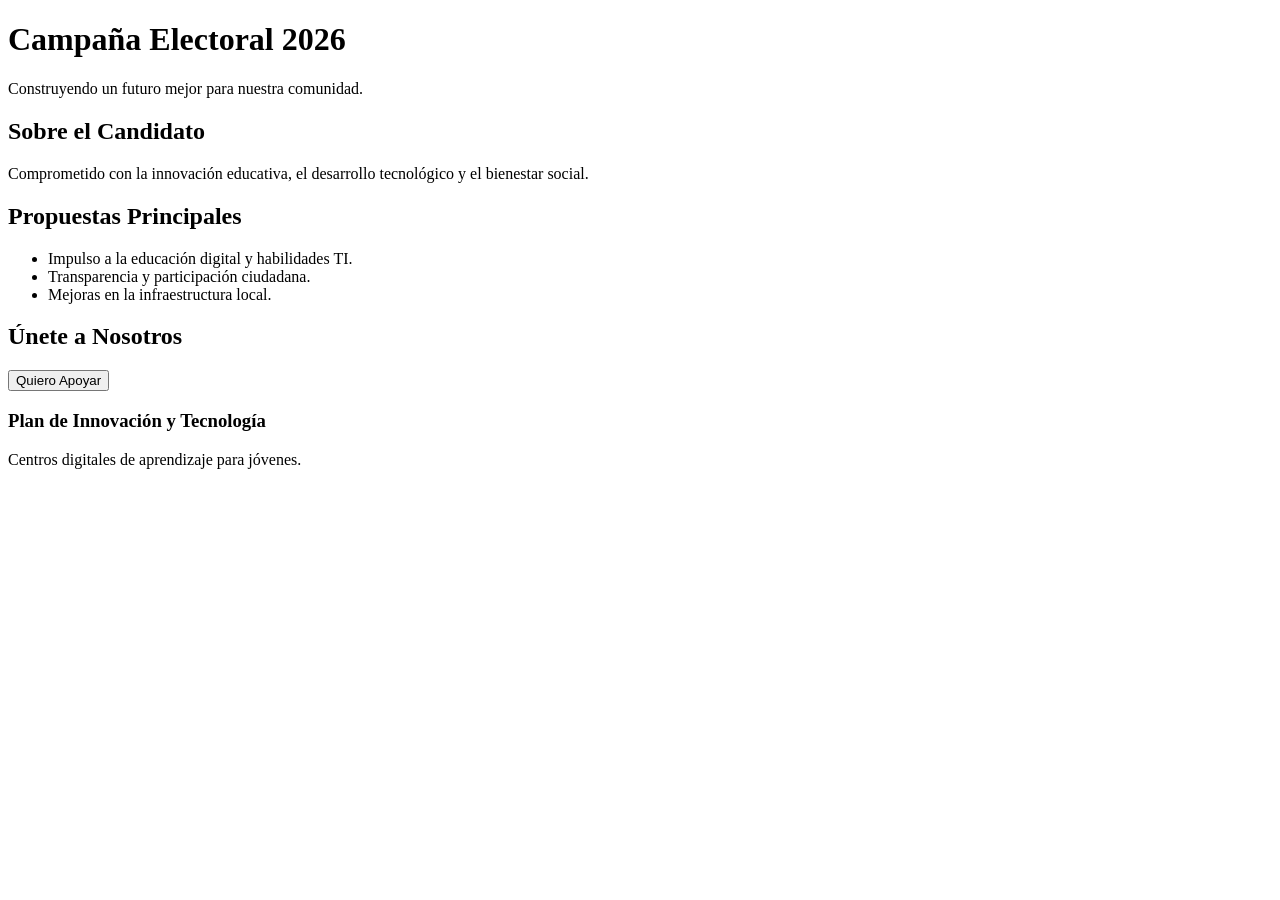
==== index.html @ 57ef5e25 "feat: agregar propuestas de campaña" ====
<!DOCTYPE html>
<html lang="es">
<head>
    <meta charset="UTF-8">
    <meta name="viewport" content="width=device-width, initial-scale=1.0">
    <title>Landing Page - Campaña Política</title>
    <link rel="stylesheet" href="style.css">
</head>
<body>

    <header>
        <h1>Campaña Electoral 2026</h1>
        <p>Construyendo un futuro mejor para nuestra comunidad.</p>
    </header>

    <main>
        <section id="sobre-mi">
            <h2>Sobre el Candidato</h2>
            <p>Comprometido con la innovación educativa, el desarrollo tecnológico y el bienestar social.</p>
        </section>

        <section id="propuestas">
            <h2>Propuestas Principales</h2>
            <ul>
                <li>Impulso a la educación digital y habilidades TI.</li>
                <li>Transparencia y participación ciudadana.</li>
                <li>Mejoras en la infraestructura local.</li>
            </ul>
        </section>

        <section id="interaccion">
            <h2>Únete a Nosotros</h2>
            <button id="btn-unirse">Quiero Apoyar</button>
        </section>
    </main>

    <script src="script.js"></script>

    <section id="propuestas-detalladas">
        <h3>Plan de Innovación y Tecnología</h3>
        <p>Centros digitales de aprendizaje para jóvenes.</p>
    </section>
</body>
</html>
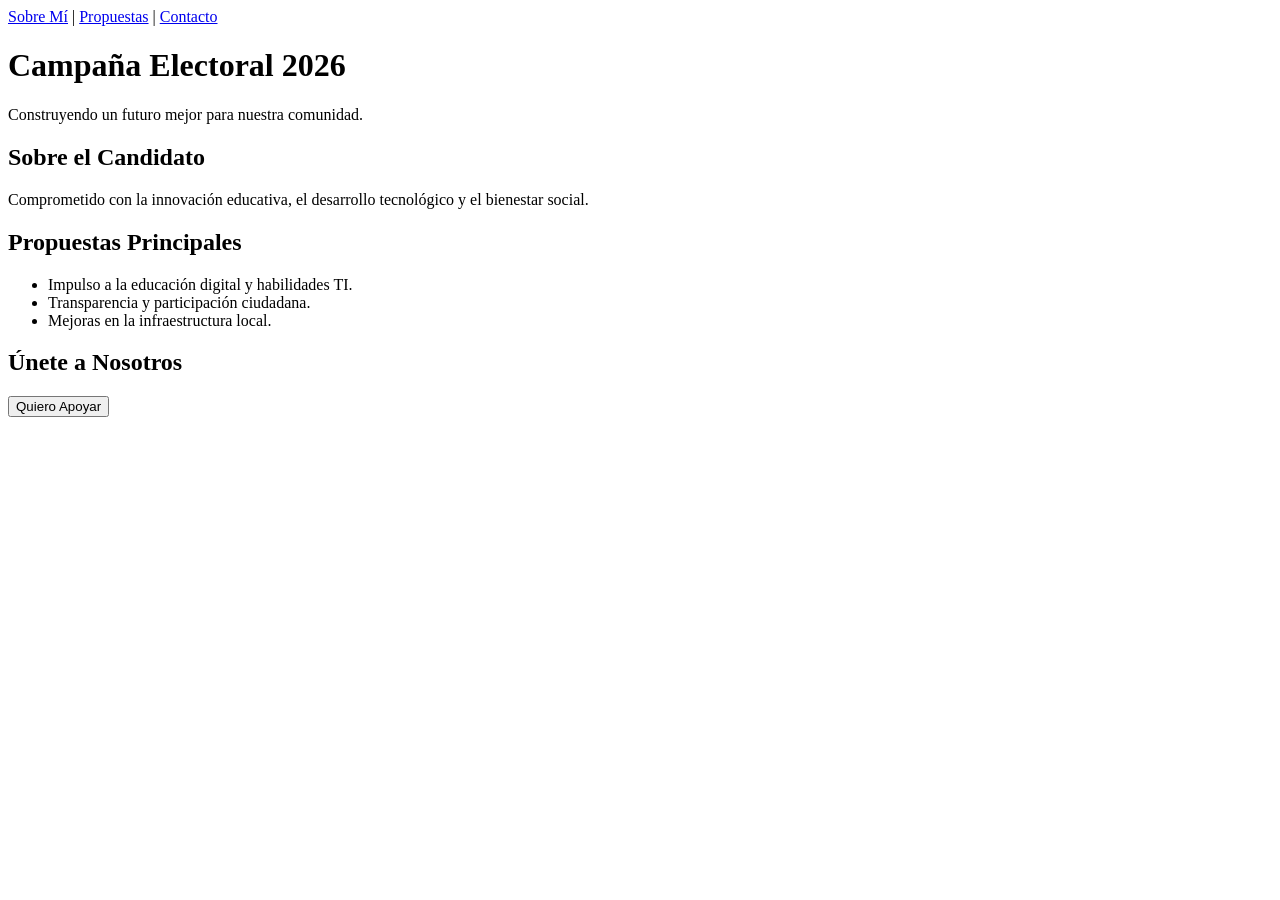
==== commit 312d4181: "feat: agregar navbar de navegación" ====
--- a/index.html
+++ b/index.html
@@ -9,6 +9,12 @@
 <body>
 
     <header>
+<nav>
+        <a href="#sobre-mi">Sobre Mí</a> | 
+        <a href="#propuestas">Propuestas</a> | 
+        <a href="#interaccion">Contacto</a>
+    </nav>
+
         <h1>Campaña Electoral 2026</h1>
         <p>Construyendo un futuro mejor para nuestra comunidad.</p>
     </header>
@@ -35,10 +41,5 @@
     </main>
 
     <script src="script.js"></script>
-
-    <section id="propuestas-detalladas">
-        <h3>Plan de Innovación y Tecnología</h3>
-        <p>Centros digitales de aprendizaje para jóvenes.</p>
-    </section>
 </body>
 </html>
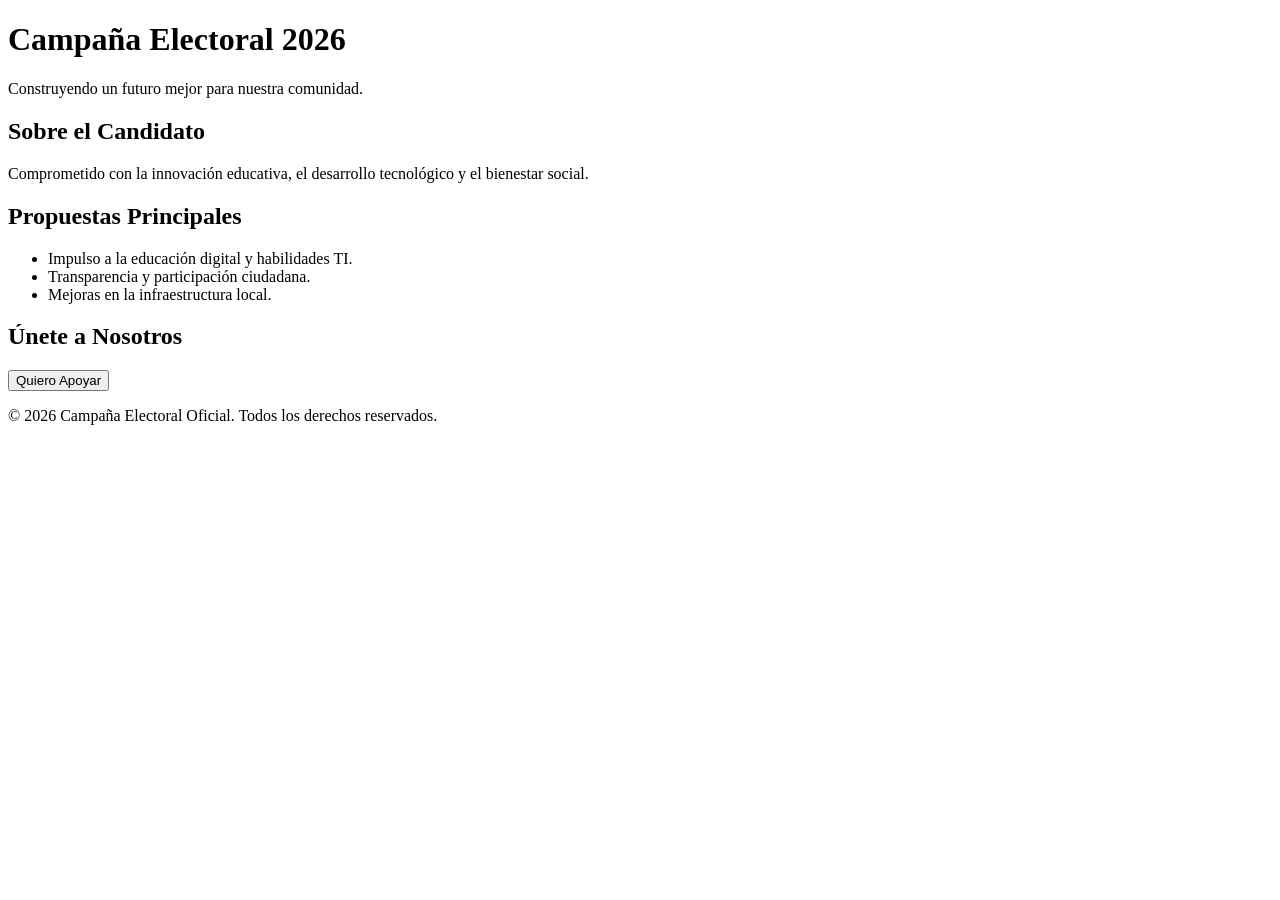
==== commit 34bdeac4: "feat: agregar footer informativo" ====
--- a/index.html
+++ b/index.html
@@ -9,12 +9,6 @@
 <body>
 
     <header>
-<nav>
-        <a href="#sobre-mi">Sobre Mí</a> | 
-        <a href="#propuestas">Propuestas</a> | 
-        <a href="#interaccion">Contacto</a>
-    </nav>
-
         <h1>Campaña Electoral 2026</h1>
         <p>Construyendo un futuro mejor para nuestra comunidad.</p>
     </header>
@@ -41,5 +35,9 @@
     </main>
 
     <script src="script.js"></script>
+
+    <footer>
+        <p>&copy; 2026 Campaña Electoral Oficial. Todos los derechos reservados.</p>
+    </footer>
 </body>
 </html>
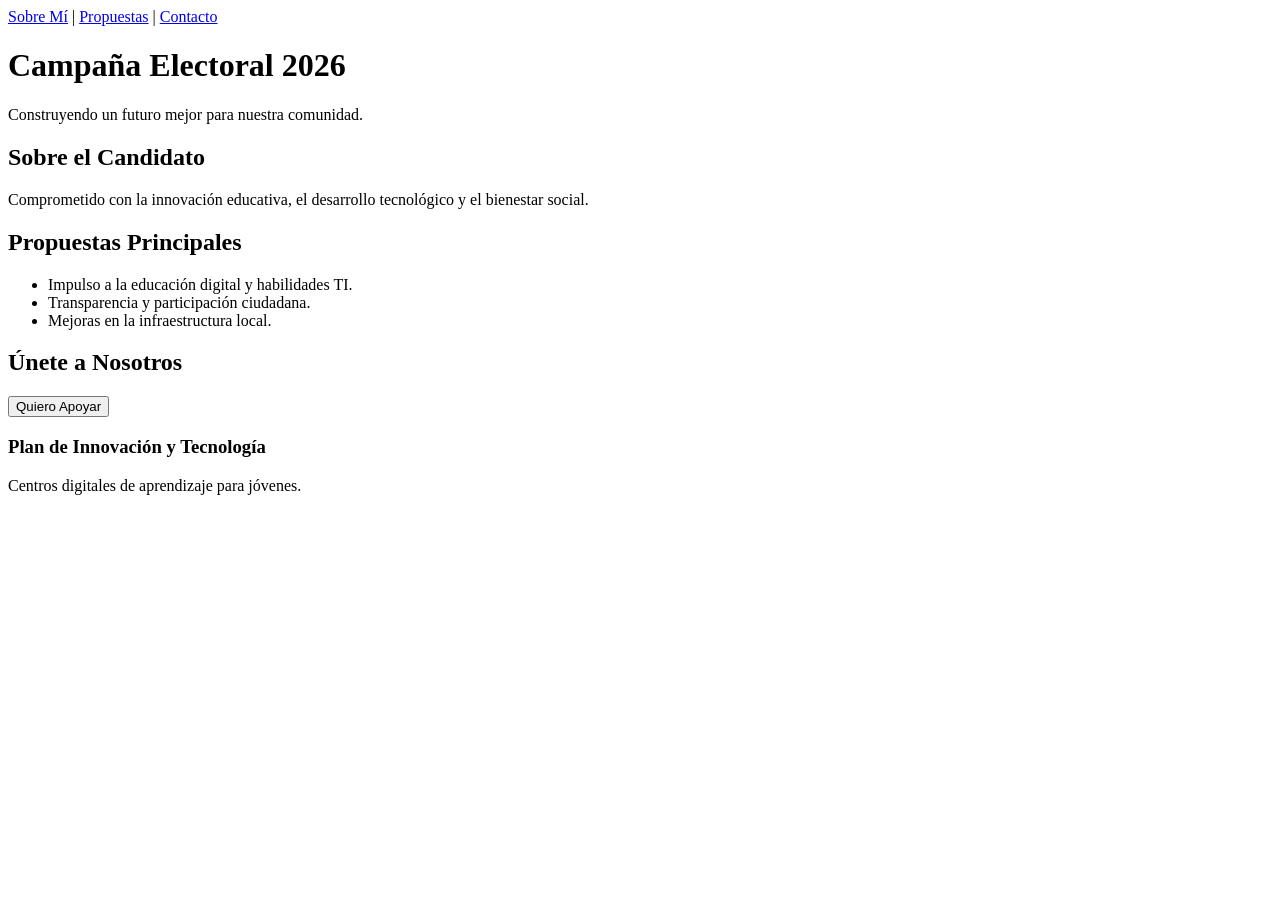
==== commit 92ef18b3: "Merge branch 'feature-propuestas'" ====
--- a/index.html
+++ b/index.html
@@ -9,6 +9,12 @@
 <body>
 
     <header>
+<nav>
+        <a href="#sobre-mi">Sobre Mí</a> | 
+        <a href="#propuestas">Propuestas</a> | 
+        <a href="#interaccion">Contacto</a>
+    </nav>
+
         <h1>Campaña Electoral 2026</h1>
         <p>Construyendo un futuro mejor para nuestra comunidad.</p>
     </header>
@@ -36,8 +42,9 @@
 
     <script src="script.js"></script>
 
-    <footer>
-        <p>&copy; 2026 Campaña Electoral Oficial. Todos los derechos reservados.</p>
-    </footer>
+    <section id="propuestas-detalladas">
+        <h3>Plan de Innovación y Tecnología</h3>
+        <p>Centros digitales de aprendizaje para jóvenes.</p>
+    </section>
 </body>
 </html>
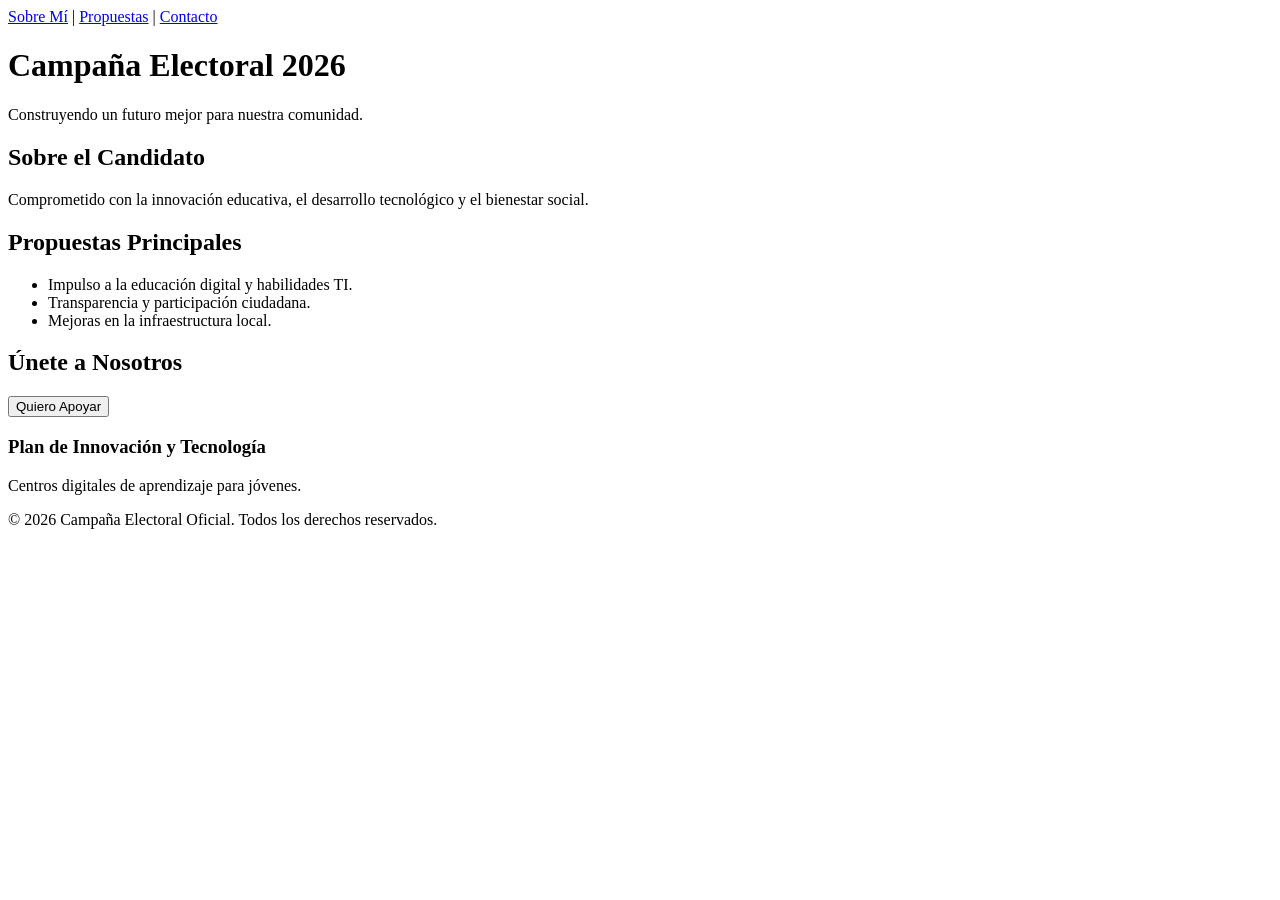
==== commit 99f0288d: "fix: resolver conflicto y fusionar footer" ====
--- a/index.html
+++ b/index.html
@@ -46,5 +46,8 @@
         <h3>Plan de Innovación y Tecnología</h3>
         <p>Centros digitales de aprendizaje para jóvenes.</p>
     </section>
+    <footer>
+        <p>&copy; 2026 Campaña Electoral Oficial. Todos los derechos reservados.</p>
+    </footer>
 </body>
 </html>
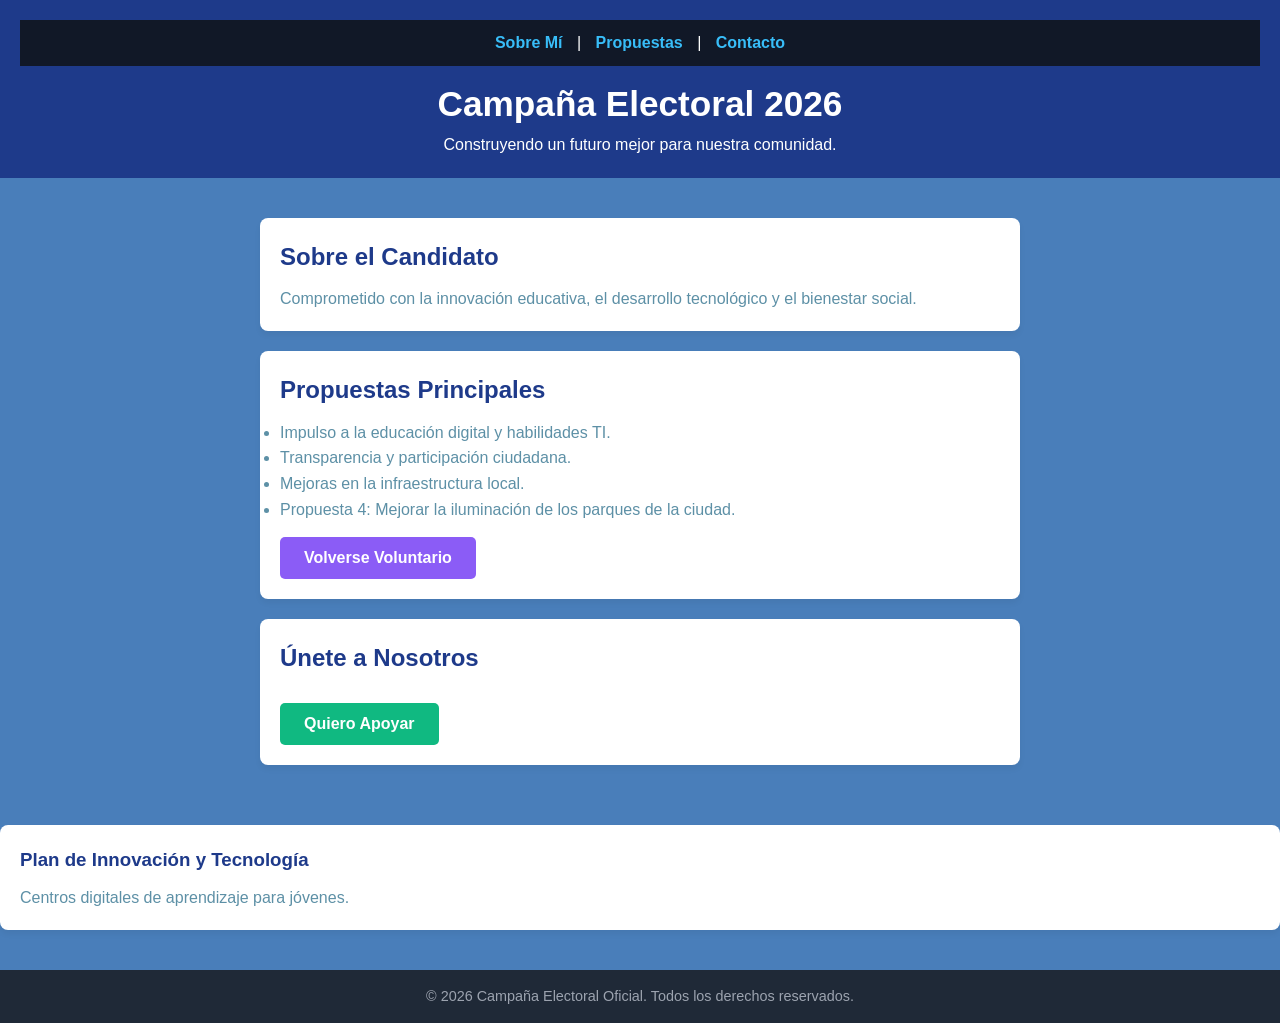
==== commit a99e6806: "feat: actualizar contenido de campaña" ====
--- a/index.html
+++ b/index.html
@@ -31,6 +31,8 @@
                 <li>Impulso a la educación digital y habilidades TI.</li>
                 <li>Transparencia y participación ciudadana.</li>
                 <li>Mejoras en la infraestructura local.</li>
+                <li>Propuesta 4: Mejorar la iluminación de los parques de la ciudad.</li>
+                <button id="btn-voluntario">Volverse Voluntario</button>
             </ul>
         </section>
 
--- a/style.css
+++ b/style.css
@@ -0,0 +1,110 @@
+/* Configuración Base (Box Model) */
+* {
+    box-sizing: border-box;
+    margin: 0;
+    padding: 0;
+    font-family: 'Segoe UI', Tahoma, Geneva, Verdana, sans-serif;
+}
+
+body {
+    background-color: #497eba;
+    color: #5d90a6;
+    line-height: 1.6;
+}
+
+/* Encabezado y Navegación (Flexbox) */
+header {
+    background-color: #1e3a8a;
+    color: white;
+    padding: 20px;
+    text-align: center;
+}
+
+header h1 {
+    margin-top: 10px;
+    font-size: 2.2rem;
+}
+
+nav {
+    background-color: #111827;
+    padding: 10px;
+    text-align: center;
+}
+
+nav a {
+    color: #38bdf8;
+    text-decoration: none;
+    margin: 0 10px;
+    font-weight: bold;
+}
+
+nav a:hover {
+    color: white;
+}
+
+/* Secciones Principales */
+main {
+    max-width: 800px;
+    margin: 20px auto;
+    padding: 20px;
+}
+
+section {
+    background: white;
+    margin-bottom: 20px;
+    padding: 20px;
+    border-radius: 8px;
+    box-shadow: 0 4px 6px rgba(0,0,0,0.05);
+}
+
+h2, h3 {
+    color: #1e3a8a;
+    margin-bottom: 10px;
+}
+
+/* Botón de Interacción */
+#btn-unirse {
+    background-color: #10b981;
+    color: white;
+    border: none;
+    padding: 12px 24px;
+    font-size: 1rem;
+    font-weight: bold;
+    border-radius: 5px;
+    cursor: pointer;
+    margin-top: 15px;
+    transition: background 0.3s;
+}
+
+#btn-unirse:hover {
+    background-color: #059669;
+}
+
+/* Pie de Página */
+footer {
+    background-color: #1f2937;
+    color: #9ca3af;
+    text-align: center;
+    padding: 15px;
+    font-size: 0.9rem;
+    margin-top: 40px;
+}
+
+/* Estilos para el nuevo botón de voluntario */
+#btn-voluntario {
+    background-color: #8b5cf6; /* Esto le pone un fondo azul brillante */
+    color: white;              /* El texto será de color blanco */
+    border: none;              /* Le quita el borde feo por defecto */
+    padding: 12px 24px;        /* Le da tamaño y espacio interno (Box Model) */
+    font-size: 1rem;
+    font-weight: bold;
+    border-radius: 5px;        /* Redondea un poquito las esquinas */
+    cursor: pointer;           /* Hace que aparezca la manito al pasar el mouse */
+    margin-top: 15px;          /* Lo separa un poco de los elementos de arriba */
+    transition: background 0.3s;
+}
+
+/* Cambio de color cuando pasas el mouse por encima (Hover) */
+#btn-voluntario:hover {
+    background-color: #1d4ed8; /* Se vuelve un azul más oscuro al pasar el mouse */
+}
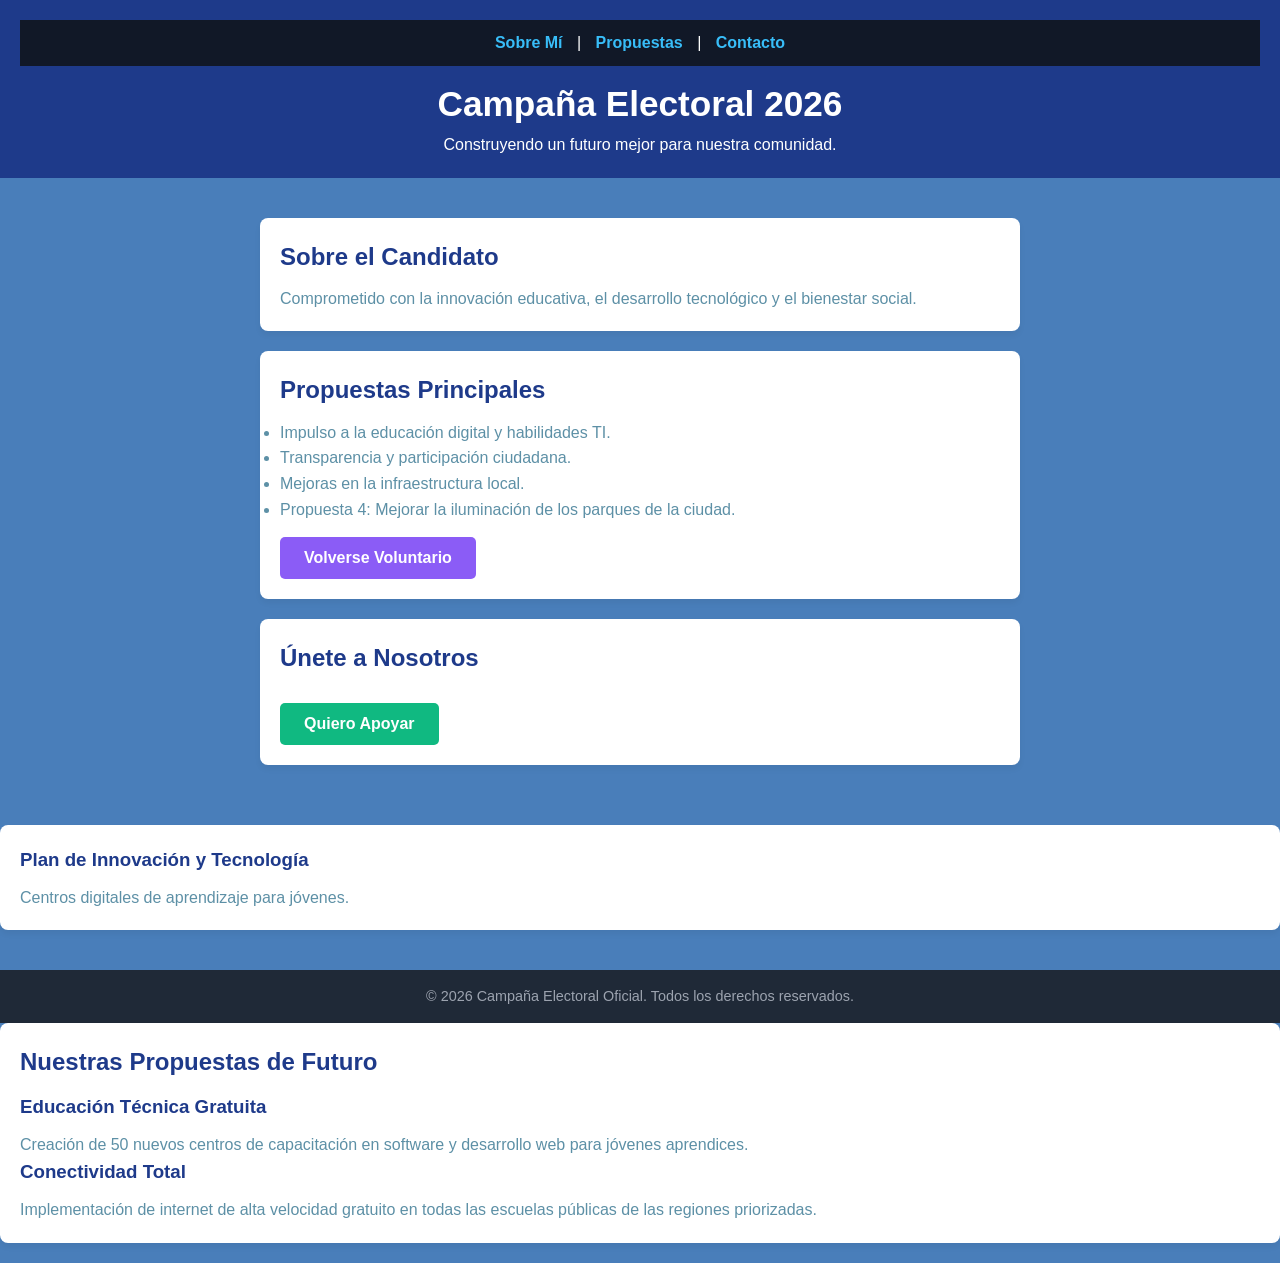
==== commit b4700e37: "feat: agregar seccion de propuestas de educacion" ====
--- a/index.html
+++ b/index.html
@@ -51,5 +51,20 @@
     <footer>
         <p>&copy; 2026 Campaña Electoral Oficial. Todos los derechos reservados.</p>
     </footer>
+<section class="propuestas" id="propuestas">
+    <div class="container">
+        <h2 class="propuestas__titulo">Nuestras Propuestas de Futuro</h2>
+        <div class="propuestas__grid">
+            <article class="propuesta-card">
+                <h3>Educación Técnica Gratuita</h3>
+                <p>Creación de 50 nuevos centros de capacitación en software y desarrollo web para jóvenes aprendices.</p>
+            </article>
+            <article class="propuesta-card">
+                <h3>Conectividad Total</h3>
+                <p>Implementación de internet de alta velocidad gratuito en todas las escuelas públicas de las regiones priorizadas.</p>
+            </article>
+        </div>
+    </div>
+</section>
 </body>
 </html>
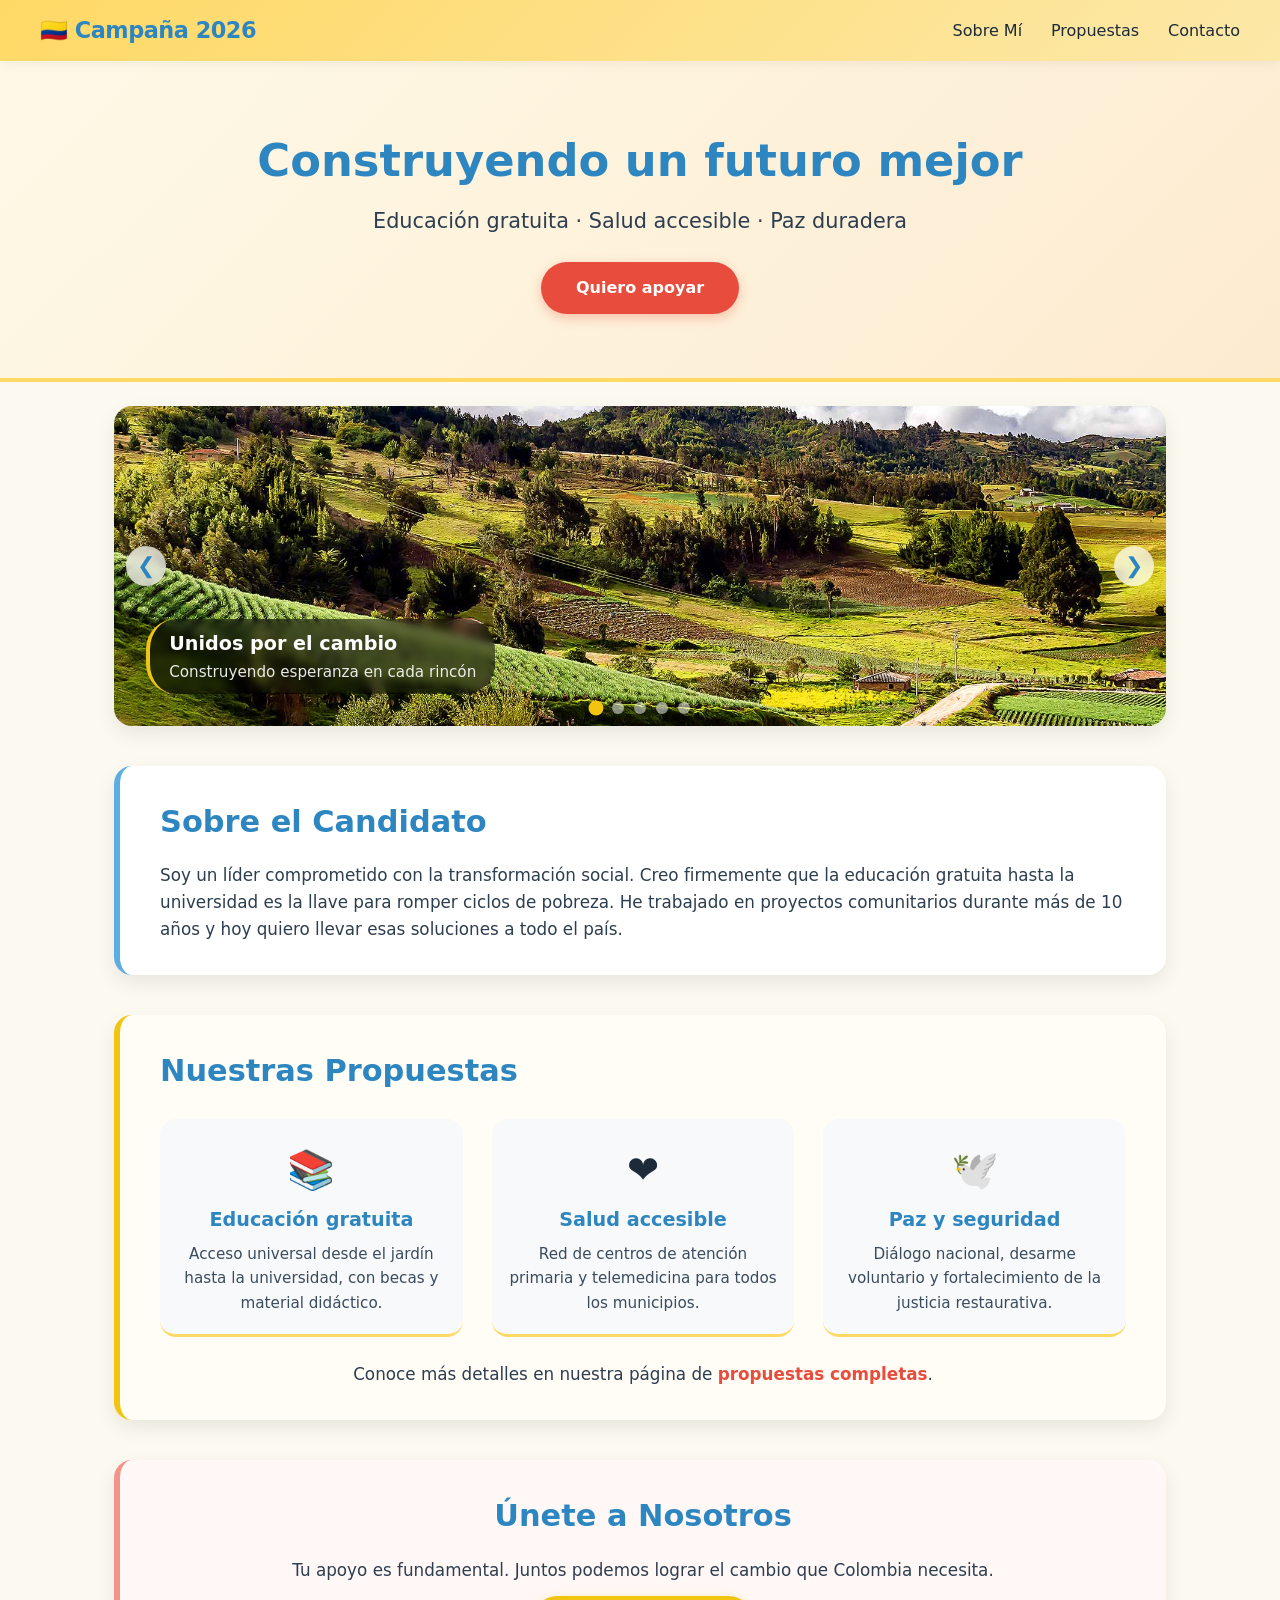
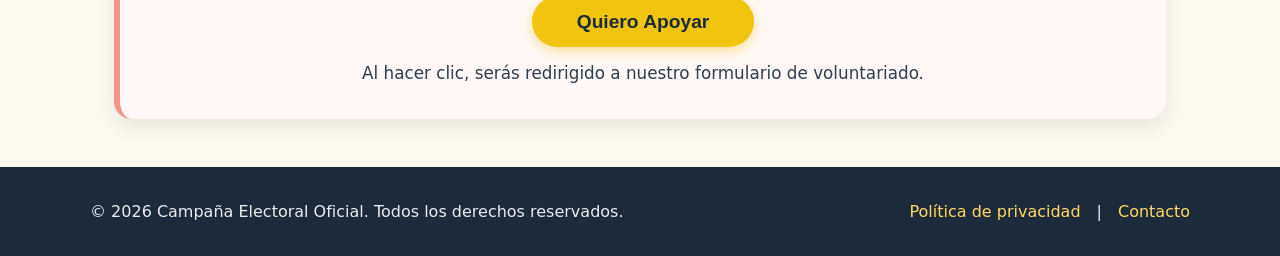
==== commit 080808c2: "feat: se añaden mejoras visuales: se cambia la paleta de colores y estructura HTML. Se implementa ca" ====
--- a/index.html
+++ b/index.html
@@ -1,70 +1,158 @@
 <!DOCTYPE html>
 <html lang="es">
+
 <head>
-    <meta charset="UTF-8">
-    <meta name="viewport" content="width=device-width, initial-scale=1.0">
+    <meta charset="UTF-8" />
+    <meta name="viewport" content="width=device-width, initial-scale=1.0" />
     <title>Landing Page - Campaña Política</title>
-    <link rel="stylesheet" href="style.css">
+
+    <link rel="stylesheet" href="./estilos/style.css" />
 </head>
+
 <body>
 
-    <header>
-<nav>
-        <a href="#sobre-mi">Sobre Mí</a> | 
-        <a href="#propuestas">Propuestas</a> | 
-        <a href="#interaccion">Contacto</a>
+    <nav class="navbar">
+        <div class="nav-container">
+            <a href="#" class="nav-logo">🇨🇴 Campaña 2026</a>
+            <ul class="nav-menu">
+                <li><a href="sobre_mi.html">Sobre Mí</a></li>
+                <li><a href="propuestas.html">Propuestas</a></li>
+                <li><a href="#interaccion">Contacto</a></li>
+            </ul>
+        </div>
     </nav>
 
-        <h1>Campaña Electoral 2026</h1>
-        <p>Construyendo un futuro mejor para nuestra comunidad.</p>
+
+    <header class="hero">
+        <div class="hero-content">
+            <h1>Construyendo un futuro mejor</h1>
+            <p>Educación gratuita · Salud accesible · Paz duradera</p>
+            <a href="#interaccion" class="btn-hero">Quiero apoyar</a>
+        </div>
     </header>
 
+
+    <section class="carrusel-section">
+        <div class="carrusel-container">
+            <div class="carrusel-slides" id="carruselSlides">
+
+                <div class="slide active">
+                    <img src="img/1.jpg" alt="Imagen 1" />
+                    <div class="slide-texto">
+                        <h3>Unidos por el cambio</h3>
+                        <p>Construyendo esperanza en cada rincón</p>
+                    </div>
+                </div>
+                <div class="slide">
+                    <img src="img/2.jpg" alt="Imagen 2" />
+                    <div class="slide-texto">
+                        <h3>Educación para todos</h3>
+                        <p>El futuro comienza en las aulas</p>
+                    </div>
+                </div>
+                <div class="slide">
+                    <img src="img/3.jpg" alt="Imagen 3" />
+                    <div class="slide-texto">
+                        <h3>Paz y reconciliación</h3>
+                        <p>Un país en armonía es posible</p>
+                    </div>
+                </div>
+                <div class="slide">
+                    <img src="img/4.jpg" alt="Imagen 4" />
+                    <div class="slide-texto">
+                        <h3>Salud y bienestar</h3>
+                        <p>Una vida plena para todos</p>
+                    </div>
+                </div>
+                <div class="slide">
+                    <img src="img/5.jpg" alt="Imagen 5" />
+                    <div class="slide-texto">
+                        <h3>Infraestructura y desarrollo</h3>
+                        <p>Construyendo un país más fuerte</p>
+                    </div>
+                </div>
+            </div>
+
+
+            <button class="carrusel-btn prev" id="prevBtn">❮</button>
+            <button class="carrusel-btn next" id="nextBtn">❯</button>
+
+
+            <div class="carrusel-puntos" id="carruselPuntos">
+                <span class="punto active" data-index="0"></span>
+                <span class="punto" data-index="1"></span>
+                <span class="punto" data-index="2"></span>
+                <span class="punto" data-index="3"></span>
+                <span class="punto" data-index="4"></span>
+            </div>
+        </div>
+    </section>
+
+
     <main>
-        <section id="sobre-mi">
-            <h2>Sobre el Candidato</h2>
-            <p>Comprometido con la innovación educativa, el desarrollo tecnológico y el bienestar social.</p>
+
+        <section id="sobre-mi" class="card-section">
+            <div class="card">
+                <h2>Sobre el Candidato</h2>
+                <p>
+                    Soy un líder comprometido con la transformación social.
+                    Creo firmemente que la educación gratuita hasta la universidad
+                    es la llave para romper ciclos de pobreza. He trabajado en
+                    proyectos comunitarios durante más de 10 años y hoy quiero
+                    llevar esas soluciones a todo el país.
+                </p>
+            </div>
         </section>
 
-        <section id="propuestas">
-            <h2>Propuestas Principales</h2>
-            <ul>
-                <li>Impulso a la educación digital y habilidades TI.</li>
-                <li>Transparencia y participación ciudadana.</li>
-                <li>Mejoras en la infraestructura local.</li>
-                <li>Propuesta 4: Mejorar la iluminación de los parques de la ciudad.</li>
-                <button id="btn-voluntario">Volverse Voluntario</button>
-            </ul>
+        <section id="propuestas" class="card-section">
+            <div class="card card-highlight">
+                <h2>Nuestras Propuestas</h2>
+                <div class="propuestas-grid">
+                    <div class="propuesta-item">
+                        <span class="icon">📚</span>
+                        <h3>Educación gratuita</h3>
+                        <p>Acceso universal desde el jardín hasta la universidad, con becas y material didáctico.</p>
+                    </div>
+                    <div class="propuesta-item">
+                        <span class="icon">❤️</span>
+                        <h3>Salud accesible</h3>
+                        <p>Red de centros de atención primaria y telemedicina para todos los municipios.</p>
+                    </div>
+                    <div class="propuesta-item">
+                        <span class="icon">🕊️</span>
+                        <h3>Paz y seguridad</h3>
+                        <p>Diálogo nacional, desarme voluntario y fortalecimiento de la justicia restaurativa.</p>
+                    </div>
+                </div>
+                <p class="propuestas-footer">
+                    Conoce más detalles en nuestra página de <a href="propuestas.html">propuestas completas</a>.
+                </p>
+            </div>
         </section>
 
-        <section id="interaccion">
-            <h2>Únete a Nosotros</h2>
-            <button id="btn-unirse">Quiero Apoyar</button>
+        <section id="interaccion" class="card-section">
+            <div class="card card-join">
+                <h2>Únete a Nosotros</h2>
+                <p>Tu apoyo es fundamental. Juntos podemos lograr el cambio que Colombia necesita.</p>
+                <button id="btn-unirse" class="btn-primary">Quiero Apoyar</button>
+                <p class="small-note">Al hacer clic, serás redirigido a nuestro formulario de voluntariado.</p>
+            </div>
         </section>
     </main>
 
-    <script src="script.js"></script>
 
-    <section id="propuestas-detalladas">
-        <h3>Plan de Innovación y Tecnología</h3>
-        <p>Centros digitales de aprendizaje para jóvenes.</p>
-    </section>
-    <footer>
-        <p>&copy; 2026 Campaña Electoral Oficial. Todos los derechos reservados.</p>
+    <footer class="footer">
+        <div class="footer-container">
+            <p>&copy; 2026 Campaña Electoral Oficial. Todos los derechos reservados.</p>
+            <p class="footer-links">
+                <a href="#">Política de privacidad</a> |
+                <a href="https://github.com/ydiazagudelo-ops/landing-campana-remota">Contacto</a>
+            </p>
+        </div>
     </footer>
-<section class="propuestas" id="propuestas">
-    <div class="container">
-        <h2 class="propuestas__titulo">Nuestras Propuestas de Futuro</h2>
-        <div class="propuestas__grid">
-            <article class="propuesta-card">
-                <h3>Educación Técnica Gratuita</h3>
-                <p>Creación de 50 nuevos centros de capacitación en software y desarrollo web para jóvenes aprendices.</p>
-            </article>
-            <article class="propuesta-card">
-                <h3>Conectividad Total</h3>
-                <p>Implementación de internet de alta velocidad gratuito en todas las escuelas públicas de las regiones priorizadas.</p>
-            </article>
-        </div>
-    </div>
-</section>
+
+
+    <script src="./script/script.js"></script>
 </body>
+
 </html>
--- a/estilos/style.css
+++ b/estilos/style.css
@@ -0,0 +1,450 @@
+/* ===== RESET Y VARIABLES ===== */
+* {
+    margin: 0;
+    padding: 0;
+    box-sizing: border-box;
+}
+
+:root {
+    --color-amarillo: #FFD966;
+    --color-amarillo-fuerte: #F1C40F;
+    --color-azul: #5DADE2;
+    --color-azul-fuerte: #2E86C1;
+    --color-rojo: #F1948A;
+    --color-rojo-fuerte: #E74C3C;
+    --color-bg: #fcf9f0;
+    --color-texto: #1c2a3a;
+    --sombra: 0 8px 20px rgba(0, 0, 0, 0.08);
+    --radio: 18px;
+}
+
+body {
+    font-family: 'Segoe UI', Roboto, system-ui, -apple-system, sans-serif;
+    background-color: var(--color-bg);
+    color: var(--color-texto);
+    line-height: 1.6;
+}
+
+/* ===== NAVBAR ===== */
+.navbar {
+    background: linear-gradient(135deg, var(--color-amarillo), #fce8a8);
+    padding: 0.8rem 2rem;
+    box-shadow: 0 2px 12px rgba(0,0,0,0.06);
+    position: sticky;
+    top: 0;
+    z-index: 10;
+}
+
+.nav-container {
+    max-width: 1200px;
+    margin: 0 auto;
+    display: flex;
+    justify-content: space-between;
+    align-items: center;
+    flex-wrap: wrap;
+}
+
+.nav-logo {
+    font-weight: 700;
+    font-size: 1.4rem;
+    color: var(--color-azul-fuerte);
+    text-decoration: none;
+    letter-spacing: -0.5px;
+}
+
+.nav-menu {
+    display: flex;
+    gap: 1.8rem;
+    list-style: none;
+}
+
+.nav-menu a {
+    text-decoration: none;
+    color: var(--color-texto);
+    font-weight: 500;
+    transition: color 0.2s;
+}
+
+.nav-menu a:hover {
+    color: var(--color-rojo-fuerte);
+}
+
+/* ===== HERO ===== */
+.hero {
+    background: linear-gradient(135deg, #fef9e7, #fdebd0);
+    padding: 4rem 2rem;
+    text-align: center;
+    border-bottom: 4px solid var(--color-amarillo);
+}
+
+.hero-content h1 {
+    font-size: 2.8rem;
+    font-weight: 800;
+    color: var(--color-azul-fuerte);
+    margin-bottom: 0.5rem;
+}
+
+.hero-content p {
+    font-size: 1.3rem;
+    color: #2c3e50;
+    margin-bottom: 1.5rem;
+}
+
+.btn-hero {
+    display: inline-block;
+    background: var(--color-rojo-fuerte);
+    color: #fff;
+    padding: 0.8rem 2.2rem;
+    border-radius: 60px;
+    text-decoration: none;
+    font-weight: 600;
+    box-shadow: 0 4px 12px rgba(231, 76, 60, 0.3);
+    transition: transform 0.15s, box-shadow 0.15s;
+}
+
+.btn-hero:hover {
+    transform: scale(1.03);
+    box-shadow: 0 6px 18px rgba(231, 76, 60, 0.4);
+}
+
+/* ===== CARDS ===== */
+.card-section {
+    max-width: 1100px;
+    margin: 2.5rem auto;
+    padding: 0 1.5rem;
+}
+
+.card {
+    background: #ffffff;
+    border-radius: var(--radio);
+    padding: 2rem 2.5rem;
+    box-shadow: var(--sombra);
+    border-left: 6px solid var(--color-azul);
+    transition: box-shadow 0.2s;
+}
+
+.card:hover {
+    box-shadow: 0 12px 28px rgba(0, 0, 0, 0.10);
+}
+
+.card-highlight {
+    border-left-color: var(--color-amarillo-fuerte);
+    background: #fffdf6;
+}
+
+.card-join {
+    border-left-color: var(--color-rojo);
+    background: #fff8f6;
+    text-align: center;
+}
+
+.card h2 {
+    font-size: 1.9rem;
+    margin-bottom: 1rem;
+    color: var(--color-azul-fuerte);
+}
+
+.card p {
+    font-size: 1.05rem;
+    color: #2d3e4f;
+}
+
+/* ===== PROPUESTAS GRID ===== */
+.propuestas-grid {
+    display: grid;
+    grid-template-columns: repeat(auto-fit, minmax(200px, 1fr));
+    gap: 1.8rem;
+    margin: 1.5rem 0;
+}
+
+.propuesta-item {
+    background: #f8f9fa;
+    border-radius: 16px;
+    padding: 1.2rem 1rem;
+    text-align: center;
+    transition: background 0.2s;
+    border-bottom: 3px solid var(--color-amarillo);
+}
+
+.propuesta-item:hover {
+    background: #f0f3f5;
+}
+
+.propuesta-item .icon {
+    font-size: 2.4rem;
+    display: block;
+    margin-bottom: 0.3rem;
+}
+
+.propuesta-item h3 {
+    font-size: 1.2rem;
+    color: var(--color-azul-fuerte);
+    margin-bottom: 0.4rem;
+}
+
+.propuesta-item p {
+    font-size: 0.95rem;
+    color: #3a4b5e;
+}
+
+.propuestas-footer {
+    margin-top: 1rem;
+    font-size: 1rem;
+    text-align: center;
+}
+
+.propuestas-footer a {
+    color: var(--color-rojo-fuerte);
+    font-weight: 600;
+    text-decoration: none;
+}
+
+.propuestas-footer a:hover {
+    text-decoration: underline;
+}
+
+/* ===== BOTÓN UNIRSE ===== */
+.btn-primary {
+    background: var(--color-amarillo-fuerte);
+    border: none;
+    color: #1c2a3a;
+    font-weight: 700;
+    font-size: 1.2rem;
+    padding: 0.9rem 2.8rem;
+    border-radius: 60px;
+    cursor: pointer;
+    box-shadow: 0 4px 12px rgba(241, 196, 15, 0.4);
+    transition: transform 0.15s, box-shadow 0.15s;
+    margin-top: 0.8rem;
+}
+
+.btn-primary:hover {
+    transform: scale(1.04);
+    box-shadow: 0 6px 20px rgba(241, 196, 15, 0.6);
+}
+
+.small-note {
+    font-size: 0.85rem;
+    color: #7f8c8d;
+    margin-top: 0.8rem;
+}
+
+/* ===== FOOTER ===== */
+.footer {
+    background: #1c2a3a;
+    color: #eaecef;
+    padding: 2rem 1.5rem;
+    margin-top: 3rem;
+}
+
+.footer-container {
+    max-width: 1100px;
+    margin: 0 auto;
+    display: flex;
+    justify-content: space-between;
+    align-items: center;
+    flex-wrap: wrap;
+    gap: 0.8rem;
+}
+
+.footer a {
+    color: var(--color-amarillo);
+    text-decoration: none;
+    transition: color 0.2s;
+}
+
+.footer a:hover {
+    color: #ffffff;
+}
+
+.footer-links {
+    display: flex;
+    gap: 1rem;
+}
+
+/* ===== RESPONSIVE ===== */
+@media (max-width: 700px) {
+    .nav-container {
+        flex-direction: column;
+        gap: 0.5rem;
+    }
+    .nav-menu {
+        gap: 1.2rem;
+        flex-wrap: wrap;
+        justify-content: center;
+    }
+    .hero-content h1 {
+        font-size: 2rem;
+    }
+    .card {
+        padding: 1.5rem;
+    }
+    .propuestas-grid {
+        grid-template-columns: 1fr;
+    }
+    .footer-container {
+        flex-direction: column;
+        text-align: center;
+    }
+}
+
+
+/* ===== CARRUSEL ===== */
+.carrusel-section {
+    max-width: 1100px;
+    margin: 1.5rem auto;
+    padding: 0 1.5rem;
+}
+
+.carrusel-container {
+    position: relative;
+    width: 100%;
+    border-radius: var(--radio);
+    overflow: hidden;
+    box-shadow: var(--sombra);
+    background: #fff;
+}
+
+.carrusel-slides {
+    display: flex;
+    transition: transform 0.5s ease-in-out;
+    height: 320px; /* Altura fija, puedes ajustarla */
+}
+
+.slide {
+    min-width: 100%;
+    height: 100%;
+    position: relative;
+    display: flex;
+    align-items: center;
+    justify-content: center;
+}
+
+.slide img {
+    width: 100%;
+    height: 100%;
+    object-fit: cover; /* Recorta la imagen para llenar sin deformar */
+    display: block;
+}
+
+.slide-texto {
+    position: absolute;
+    bottom: 2rem;
+    left: 2rem;
+    background: rgba(0, 0, 0, 0.5);
+    backdrop-filter: blur(4px);
+    color: #fff;
+    padding: 0.6rem 1.2rem;
+    border-radius: 30px;
+    border-left: 4px solid var(--color-amarillo-fuerte);
+}
+
+.slide-texto h3 {
+    font-size: 1.2rem;
+    margin: 0;
+}
+
+.slide-texto p {
+    font-size: 0.95rem;
+    margin: 0;
+    opacity: 0.9;
+}
+
+/* ===== BOTONES (flechas) ===== */
+.carrusel-btn {
+    position: absolute;
+    top: 50%;
+    transform: translateY(-50%);
+    background: rgba(255, 255, 255, 0.7);
+    backdrop-filter: blur(4px);
+    border: none;
+    width: 40px;
+    height: 40px;
+    border-radius: 50%;
+    font-size: 1.4rem;
+    cursor: pointer;
+    color: var(--color-azul-fuerte);
+    transition: all 0.2s;
+    box-shadow: 0 2px 8px rgba(0,0,0,0.1);
+    display: flex;
+    align-items: center;
+    justify-content: center;
+    z-index: 5;
+}
+
+.carrusel-btn:hover {
+    background: rgba(255, 255, 255, 0.95);
+    box-shadow: 0 4px 12px rgba(0,0,0,0.2);
+    color: var(--color-rojo-fuerte);
+}
+
+.prev {
+    left: 12px;
+}
+
+.next {
+    right: 12px;
+}
+
+/* ===== PUNTOS ===== */
+.carrusel-puntos {
+    position: absolute;
+    bottom: 12px;
+    left: 50%;
+    transform: translateX(-50%);
+    display: flex;
+    gap: 10px;
+    z-index: 5;
+}
+
+.punto {
+    width: 12px;
+    height: 12px;
+    border-radius: 50%;
+    background: rgba(255, 255, 255, 0.5);
+    cursor: pointer;
+    transition: background 0.3s, transform 0.2s;
+    box-shadow: 0 0 4px rgba(0,0,0,0.2);
+}
+
+.punto.active {
+    background: var(--color-amarillo-fuerte);
+    transform: scale(1.25);
+}
+
+.punto:hover {
+    background: var(--color-amarillo);
+}
+
+/* ===== RESPONSIVE CARRUSEL ===== */
+@media (max-width: 700px) {
+    .carrusel-slides {
+        height: 220px;
+    }
+    .slide-texto {
+        bottom: 1rem;
+        left: 1rem;
+        padding: 0.4rem 1rem;
+    }
+    .slide-texto h3 {
+        font-size: 1rem;
+    }
+    .slide-texto p {
+        font-size: 0.8rem;
+    }
+    .carrusel-btn {
+        width: 32px;
+        height: 32px;
+        font-size: 1rem;
+    }
+    .prev {
+        left: 6px;
+    }
+    .next {
+        right: 6px;
+    }
+    .punto {
+        width: 10px;
+        height: 10px;
+    }
+}
